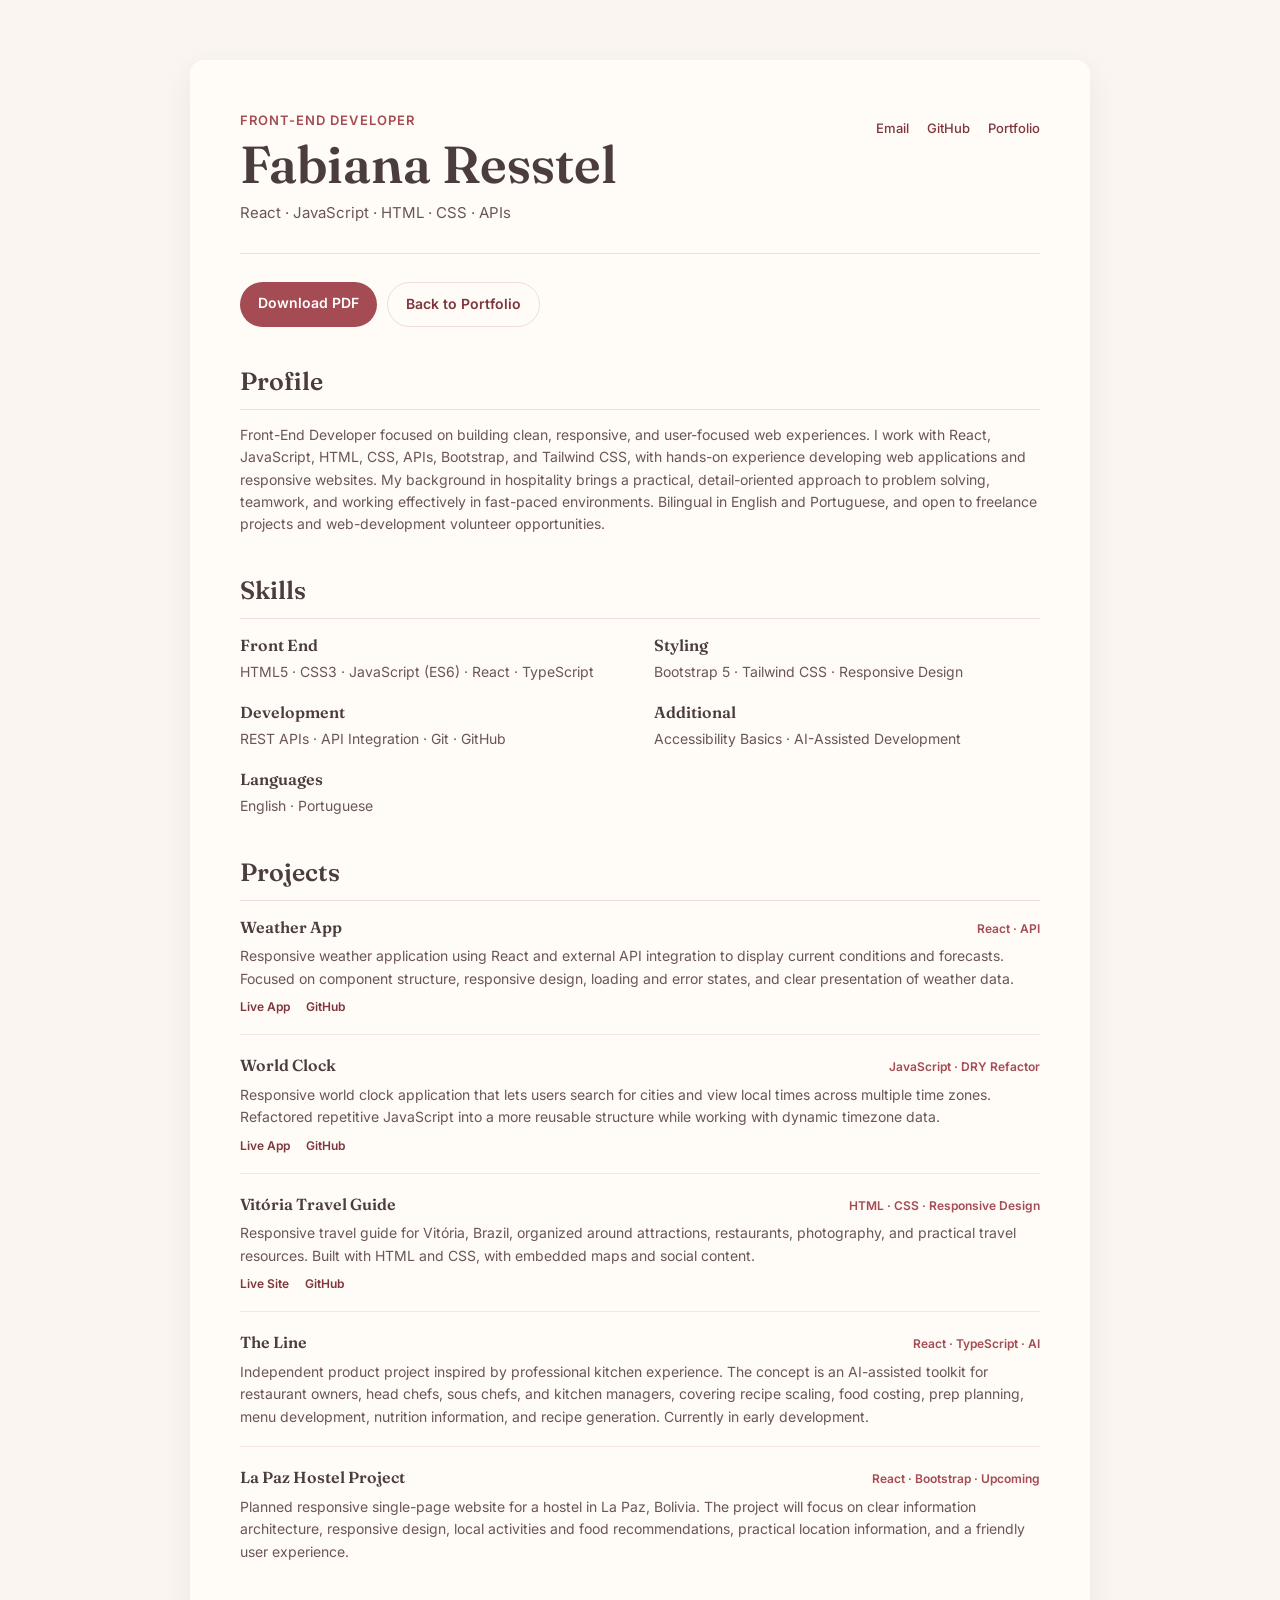
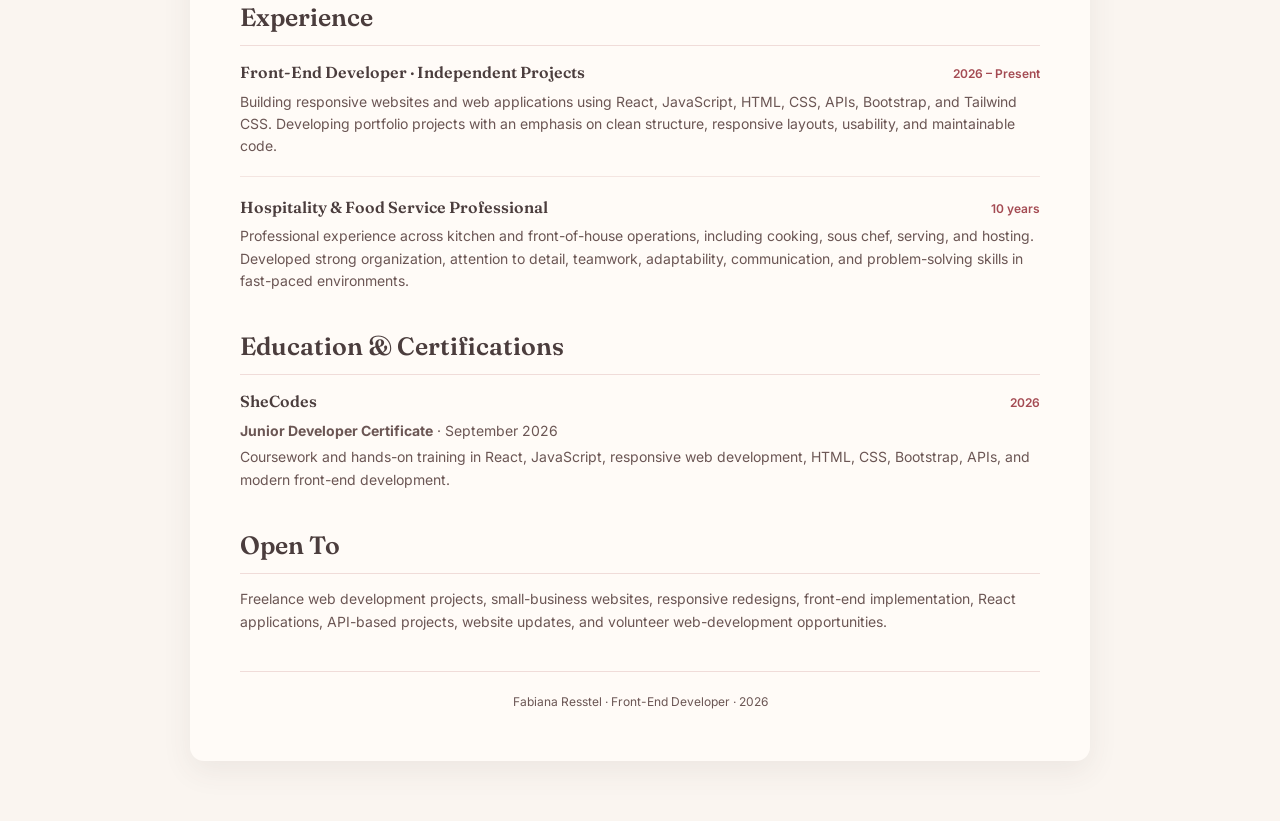
==== resume.html @ c8636327 "add pdf, resume.html and css" ====
<!DOCTYPE html>
<html lang="en">

<head>
    <meta charset="UTF-8">
    <meta name="viewport" content="width=device-width, initial-scale=1.0">

    <title>Fabiana Resstel | Front-End Developer Resume</title>
    <meta name="description"
        content="Resume of Fabiana Resstel, a front-end developer focused on React, JavaScript, HTML, CSS, APIs, and responsive web development.">

    <link rel="preconnect" href="https://fonts.googleapis.com">
    <link rel="preconnect" href="https://fonts.gstatic.com" crossorigin>
    <link
        href="https://fonts.googleapis.com/css2?family=Fraunces:opsz,wght@9..144,500;9..144,600&family=Inter:wght@400;500;600&display=swap"
        rel="stylesheet">

    <link rel="stylesheet" href="src/resume.css">
</head>

<body>

    <main class="resume">

        <header class="resume-header">
            <div>
                <p class="kicker">Front-End Developer</p>
                <h1>Fabiana Resstel</h1>
                <p class="subtitle">React · JavaScript · HTML · CSS · APIs</p>
            </div>

            <div class="header-links">
                <a href="mailto:fabianaresstel01@gmail.com">Email</a>
                <a href="https://github.com/FabianaResstel" target="_blank" rel="noopener noreferrer">GitHub</a>
                <a href="index.html">Portfolio</a>
            </div>
        </header>

        <div class="resume-actions">
            <a href="/images/resume.pdf" download class="button button-primary">
                Download PDF
            </a>
            <a href="index.html" class="button button-secondary">
                Back to Portfolio
            </a>
        </div>

        <section class="resume-section">
            <h2>Profile</h2>
            <p>
                Front-End Developer focused on building clean, responsive, and user-focused web experiences.
                I work with React, JavaScript, HTML, CSS, APIs, Bootstrap, and Tailwind CSS, with hands-on
                experience developing web applications and responsive websites. My background in hospitality
                brings a practical, detail-oriented approach to problem solving, teamwork, and working
                effectively in fast-paced environments. Bilingual in English and Portuguese, and open to
                freelance projects and web-development volunteer opportunities.
            </p>
        </section>

        <section class="resume-section">
            <h2>Skills</h2>

            <div class="skills-grid">
                <div>
                    <h3>Front End</h3>
                    <p>HTML5 · CSS3 · JavaScript (ES6) · React · TypeScript</p>
                </div>

                <div>
                    <h3>Styling</h3>
                    <p>Bootstrap 5 · Tailwind CSS · Responsive Design</p>
                </div>

                <div>
                    <h3>Development</h3>
                    <p>REST APIs · API Integration · Git · GitHub</p>
                </div>

                <div>
                    <h3>Additional</h3>
                    <p>Accessibility Basics · AI-Assisted Development</p>
                </div>

                <div>
                    <h3>Languages</h3>
                    <p>English · Portuguese</p>
                </div>
            </div>
        </section>

        <section class="resume-section">
            <h2>Projects</h2>

            <article class="project">
                <div class="project-heading">
                    <h3>Weather App</h3>
                    <span>React · API</span>
                </div>
                <p>
                    Responsive weather application using React and external API integration to display
                    current conditions and forecasts. Focused on component structure, responsive design,
                    loading and error states, and clear presentation of weather data.
                </p>
                <div class="project-links">
                    <a href="https://fabianaresstel-weatherapp.netlify.app/" target="_blank"
                        rel="noopener noreferrer">Live App</a>
                    <a href="https://github.com/FabianaResstel/ReactTest" target="_blank"
                        rel="noopener noreferrer">GitHub</a>
                </div>
            </article>

            <article class="project">
                <div class="project-heading">
                    <h3>World Clock</h3>
                    <span>JavaScript · DRY Refactor</span>
                </div>
                <p>
                    Responsive world clock application that lets users search for cities and view local
                    times across multiple time zones. Refactored repetitive JavaScript into a more reusable
                    structure while working with dynamic timezone data.
                </p>
                <div class="project-links">
                    <a href="https://worldclock-fr-shecodes.netlify.app/" target="_blank" rel="noopener noreferrer">Live
                        App</a>
                    <a href="https://github.com/FabianaResstel/worldclock-shecodesplus-fr" target="_blank"
                        rel="noopener noreferrer">GitHub</a>
                </div>
            </article>

            <article class="project">
                <div class="project-heading">
                    <h3>Vitória Travel Guide</h3>
                    <span>HTML · CSS · Responsive Design</span>
                </div>
                <p>
                    Responsive travel guide for Vitória, Brazil, organized around attractions, restaurants,
                    photography, and practical travel resources. Built with HTML and CSS, with embedded maps
                    and social content.
                </p>
                <div class="project-links">
                    <a href="https://fabianaresstel-travel-website.netlify.app/" target="_blank"
                        rel="noopener noreferrer">Live Site</a>
                    <a href="https://github.com/FabianaResstel/travel-website" target="_blank"
                        rel="noopener noreferrer">GitHub</a>
                </div>
            </article>

            <article class="project">
                <div class="project-heading">
                    <h3>The Line</h3>
                    <span>React · TypeScript · AI</span>
                </div>
                <p>
                    Independent product project inspired by professional kitchen experience. The concept
                    is an AI-assisted toolkit for restaurant owners, head chefs, sous chefs, and kitchen
                    managers, covering recipe scaling, food costing, prep planning, menu development,
                    nutrition information, and recipe generation. Currently in early development.
                </p>
            </article>

            <article class="project">
                <div class="project-heading">
                    <h3>La Paz Hostel Project</h3>
                    <span>React · Bootstrap · Upcoming</span>
                </div>
                <p>
                    Planned responsive single-page website for a hostel in La Paz, Bolivia. The project will
                    focus on clear information architecture, responsive design, local activities and food
                    recommendations, practical location information, and a friendly user experience.
                </p>
            </article>
        </section>

        <section class="resume-section">
            <h2>Experience</h2>

            <article class="experience">
                <div class="experience-heading">
                    <h3>Front-End Developer · Independent Projects</h3>
                    <span>2026 – Present</span>
                </div>
                <p>
                    Building responsive websites and web applications using React, JavaScript, HTML, CSS,
                    APIs, Bootstrap, and Tailwind CSS. Developing portfolio projects with an emphasis on
                    clean structure, responsive layouts, usability, and maintainable code.
                </p>
            </article>

            <article class="experience">
                <div class="experience-heading">
                    <h3>Hospitality &amp; Food Service Professional</h3>
                    <span>10 years</span>
                </div>
                <p>
                    Professional experience across kitchen and front-of-house operations, including cooking,
                    sous chef, serving, and hosting. Developed strong organization, attention to detail,
                    teamwork, adaptability, communication, and problem-solving skills in fast-paced
                    environments.
                </p>
            </article>
        </section>

        <section class="resume-section">
            <h2>Education &amp; Certifications</h2>

            <article class="education">
                <div class="education-heading">
                    <h3>SheCodes</h3>
                    <span>2026</span>
                </div>
                <p><strong>Junior Developer Certificate</strong> · September 2026</p>
                <p>
                    Coursework and hands-on training in React, JavaScript, responsive web development,
                    HTML, CSS, Bootstrap, APIs, and modern front-end development.
                </p>
            </article>
        </section>

        <section class="resume-section">
            <h2>Open To</h2>
            <p>
                Freelance web development projects, small-business websites, responsive redesigns,
                front-end implementation, React applications, API-based projects, website updates,
                and volunteer web-development opportunities.
            </p>
        </section>

        <footer class="resume-footer">
            <p>Fabiana Resstel · Front-End Developer · 2026</p>
        </footer>

    </main>

</body>

</html>
---- src/resume.css ----
:root {
    --cream: #faf5f0;
    --card: #fffbf7;
    --rose: #a44b53;
    --rose-deep: #7e363d;
    --blush: #f0dcd9;
    --ink: #4b3d3d;
    --ink-soft: #6b5654;
    --shadow: 0 10px 30px rgba(75, 61, 61, 0.08);
}

* {
    box-sizing: border-box;
}

html {
    scroll-behavior: smooth;
}

body {
    margin: 0;
    background: var(--cream);
    color: var(--ink);
    font-family: "Inter", sans-serif;
    line-height: 1.6;
}

a {
    color: var(--rose-deep);
    text-decoration: none;
}

a:hover {
    color: var(--rose);
}

.resume {
    width: min(100% - 40px, 900px);
    margin: 60px auto;
    padding: 50px;
    background: var(--card);
    border-radius: 14px;
    box-shadow: var(--shadow);
}

.resume-header {
    display: flex;
    justify-content: space-between;
    align-items: flex-start;
    gap: 40px;
    padding-bottom: 28px;
    border-bottom: 1px solid var(--blush);
}

.kicker {
    margin: 0 0 6px;
    color: var(--rose);
    font-size: 13px;
    font-weight: 600;
    letter-spacing: 0.08em;
    text-transform: uppercase;
}

h1,
h2,
h3 {
    font-family: "Fraunces", serif;
    color: var(--ink);
}

h1 {
    margin: 0;
    font-size: clamp(38px, 6vw, 52px);
    line-height: 1.05;
    font-weight: 600;
}

.subtitle {
    margin: 10px 0 0;
    color: var(--ink-soft);
    font-size: 15px;
}

.header-links {
    display: flex;
    flex-wrap: wrap;
    justify-content: flex-end;
    gap: 8px 18px;
    padding-top: 8px;
    font-size: 13px;
    font-weight: 500;
}

.resume-actions {
    display: flex;
    flex-wrap: wrap;
    gap: 10px;
    margin: 28px 0 10px;
}

.button {
    display: inline-block;
    padding: 10px 18px;
    border-radius: 999px;
    font-size: 14px;
    font-weight: 600;
    transition: 0.2s ease;
}

.button-primary {
    color: #fff;
    background: var(--rose);
}

.button-primary:hover {
    color: #fff;
    background: var(--rose-deep);
    transform: translateY(-1px);
}

.button-secondary {
    color: var(--rose-deep);
    border: 1px solid var(--blush);
}

.button-secondary:hover {
    border-color: var(--rose-deep);
}

.resume-section {
    margin-top: 34px;
}

.resume-section h2 {
    margin: 0 0 14px;
    padding-bottom: 8px;
    border-bottom: 1px solid var(--blush);
    font-size: 25px;
    font-weight: 600;
}

.resume-section p {
    margin: 0;
    color: var(--ink-soft);
    font-size: 14px;
}

.skills-grid {
    display: grid;
    grid-template-columns: repeat(2, 1fr);
    gap: 16px 28px;
}

.skills-grid h3,
.project h3,
.experience h3,
.education h3 {
    margin: 0;
    font-size: 16px;
    font-weight: 600;
}

.skills-grid p {
    margin-top: 3px;
}

.project,
.experience,
.education {
    padding: 0 0 18px;
    margin-bottom: 18px;
    border-bottom: 1px solid rgba(240, 220, 217, 0.7);
}

.project:last-child,
.experience:last-child,
.education:last-child {
    padding-bottom: 0;
    margin-bottom: 0;
    border-bottom: 0;
}

.project-heading,
.experience-heading,
.education-heading {
    display: flex;
    justify-content: space-between;
    align-items: baseline;
    gap: 20px;
    margin-bottom: 5px;
}

.project-heading span,
.experience-heading span,
.education-heading span {
    flex-shrink: 0;
    color: var(--rose);
    font-size: 12px;
    font-weight: 600;
}

.project-links {
    display: flex;
    gap: 16px;
    margin-top: 7px;
    font-size: 12px;
    font-weight: 600;
}

.experience p,
.education p {
    margin-top: 4px;
}

.resume-footer {
    margin-top: 38px;
    padding-top: 20px;
    border-top: 1px solid var(--blush);
    text-align: center;
}

.resume-footer p {
    margin: 0;
    font-size: 12px;
    color: var(--ink-soft);
}

@media (max-width: 700px) {
    .resume {
        width: min(100% - 24px, 900px);
        margin: 20px auto;
        padding: 28px 22px;
    }

    .resume-header {
        flex-direction: column;
        gap: 16px;
    }

    .header-links {
        justify-content: flex-start;
        padding-top: 0;
    }

    .skills-grid {
        grid-template-columns: 1fr;
        gap: 14px;
    }

    .project-heading,
    .experience-heading,
    .education-heading {
        flex-direction: column;
        align-items: flex-start;
        gap: 2px;
    }
}

@media print {
    @page {
        size: Letter;
        margin: 0.45in;
    }

    body {
        background: #fff;
    }

    .resume {
        width: 100%;
        margin: 0;
        padding: 0;
        background: #fff;
        box-shadow: none;
    }

    .resume-actions {
        display: none;
    }

    .resume-section {
        margin-top: 20px;
    }

    .resume-section h2 {
        font-size: 20px;
    }

    .resume-section p {
        font-size: 11px;
        line-height: 1.45;
    }

    .skills-grid {
        gap: 8px 20px;
    }

    .project,
    .experience,
    .education {
        padding-bottom: 10px;
        margin-bottom: 10px;
    }

    .project-links {
        display: none;
    }

    .resume-footer {
        margin-top: 20px;
    }
}
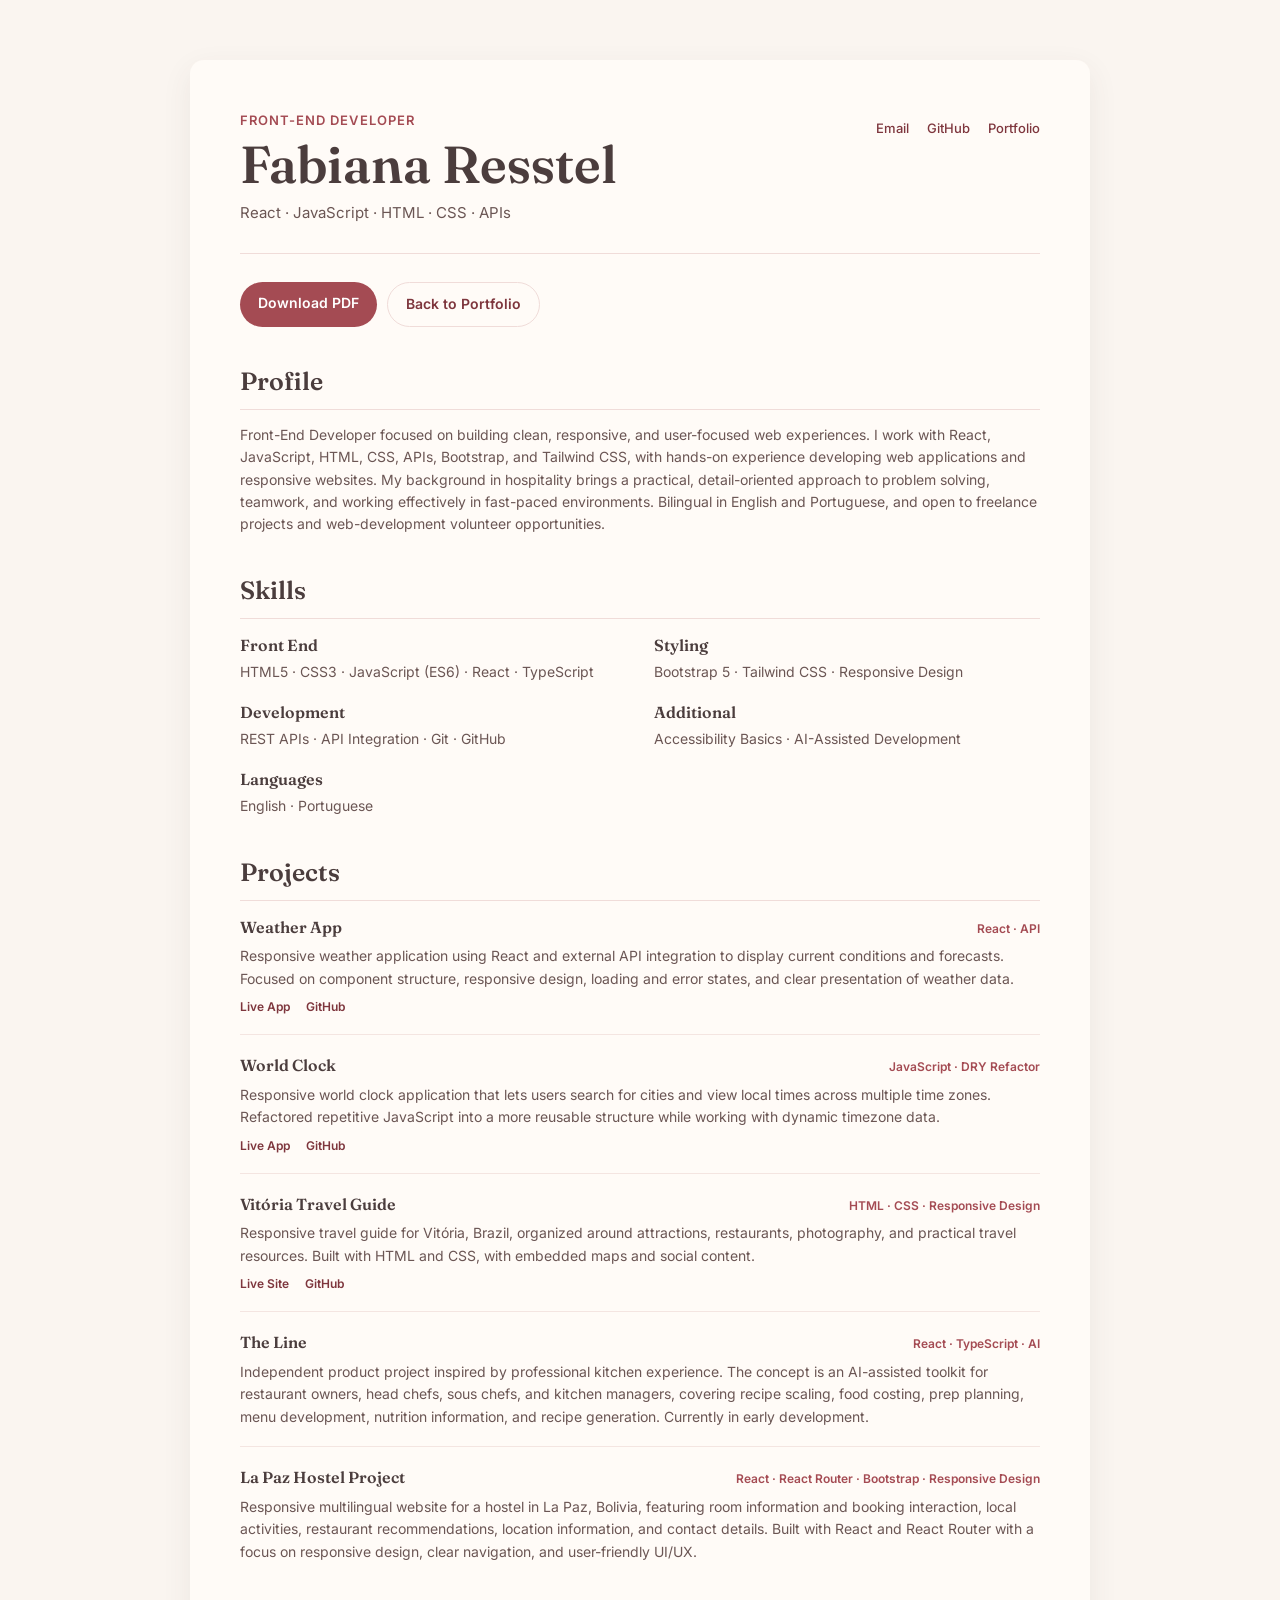
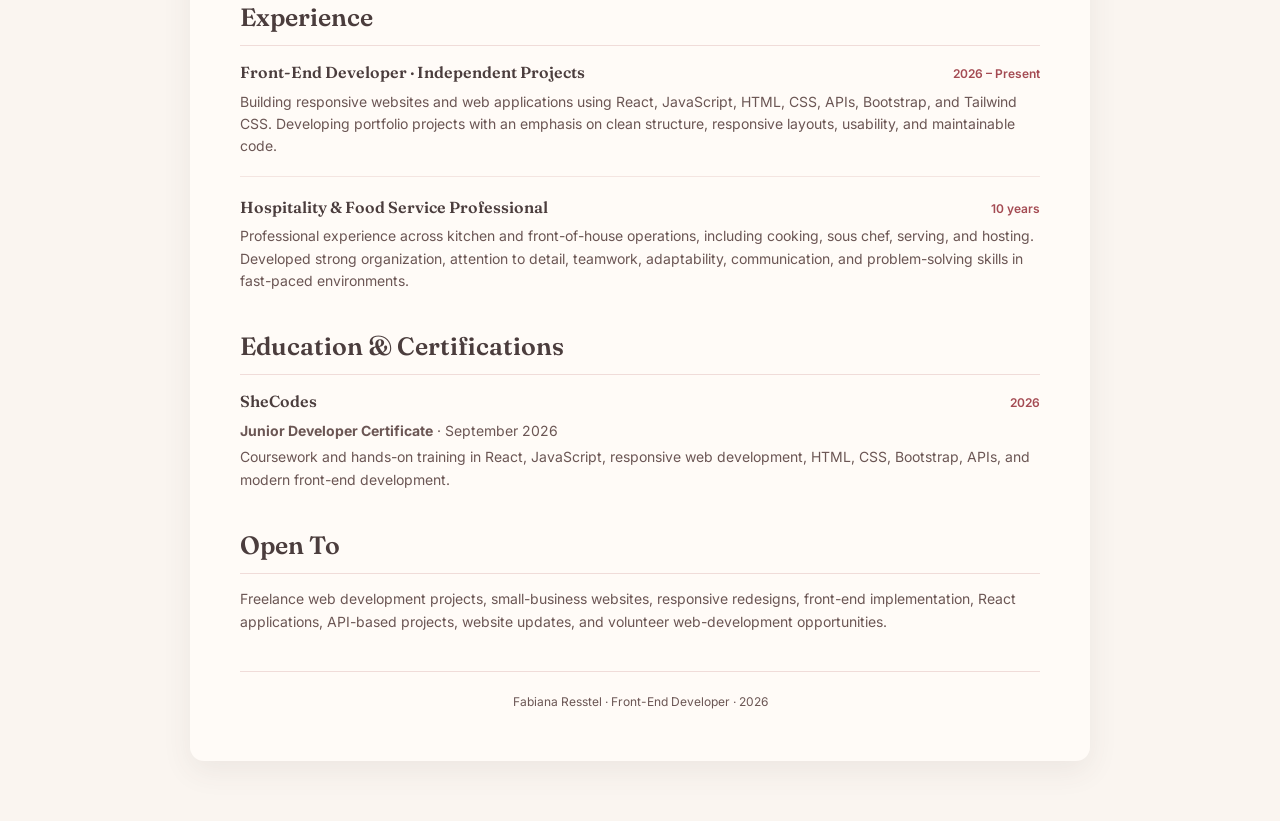
==== commit 5b644991: "updated information" ====
--- a/resume.html
+++ b/resume.html
@@ -37,7 +37,7 @@
         </header>
 
         <div class="resume-actions">
-            <a href="/images/resume.pdf" download class="button button-primary">
+            <a href="/images/resume-updated.pdf" download class="button button-primary">
                 Download PDF
             </a>
             <a href="index.html" class="button button-secondary">
@@ -161,12 +161,14 @@
             <article class="project">
                 <div class="project-heading">
                     <h3>La Paz Hostel Project</h3>
-                    <span>React · Bootstrap · Upcoming</span>
-                </div>
-                <p>
-                    Planned responsive single-page website for a hostel in La Paz, Bolivia. The project will
-                    focus on clear information architecture, responsive design, local activities and food
-                    recommendations, practical location information, and a friendly user experience.
+                    <span>React · React Router · Bootstrap · Responsive Design</span>
+                </div>
+                <p>
+                    Responsive multilingual website for a hostel in La Paz, Bolivia, featuring room information and
+                    booking interaction,
+                    local activities, restaurant recommendations, location information, and contact details. Built with
+                    React and React
+                    Router with a focus on responsive design, clear navigation, and user-friendly UI/UX.
                 </p>
             </article>
         </section>
--- a/src/resume.css
+++ b/src/resume.css
@@ -15,6 +15,8 @@
 
 html {
     scroll-behavior: smooth;
+    -webkit-text-size-adjust: 100%;
+    text-size-adjust: 100%;
 }
 
 body {
@@ -41,6 +43,7 @@
     background: var(--card);
     border-radius: 14px;
     box-shadow: var(--shadow);
+    overflow-wrap: break-word;
 }
 
 .resume-header {
@@ -70,7 +73,7 @@
 
 h1 {
     margin: 0;
-    font-size: clamp(38px, 6vw, 52px);
+    font-size: clamp(34px, 6vw, 52px);
     line-height: 1.05;
     font-weight: 600;
 }
@@ -184,16 +187,16 @@
 .experience-heading,
 .education-heading {
     display: flex;
+    flex-wrap: wrap;
     justify-content: space-between;
     align-items: baseline;
-    gap: 20px;
+    gap: 4px 20px;
     margin-bottom: 5px;
 }
 
 .project-heading span,
 .experience-heading span,
 .education-heading span {
-    flex-shrink: 0;
     color: var(--rose);
     font-size: 12px;
     font-weight: 600;
@@ -225,10 +228,11 @@
     color: var(--ink-soft);
 }
 
-@media (max-width: 700px) {
+
+@media screen and (max-width: 700px) {
     .resume {
         width: min(100% - 24px, 900px);
-        margin: 20px auto;
+        margin: 12px auto 24px;
         padding: 28px 22px;
     }
 
@@ -240,6 +244,24 @@
     .header-links {
         justify-content: flex-start;
         padding-top: 0;
+        gap: 6px 20px;
+        font-size: 14px;
+    }
+
+    .header-links a {
+        padding: 6px 0;
+    }
+
+    .resume-section {
+        margin-top: 28px;
+    }
+
+    .resume-section h2 {
+        font-size: 22px;
+    }
+
+    .resume-section p {
+        font-size: 15px;
     }
 
     .skills-grid {
@@ -254,8 +276,70 @@
         align-items: flex-start;
         gap: 2px;
     }
-}
-
+
+    .project-heading span,
+    .experience-heading span,
+    .education-heading span {
+        font-size: 13px;
+        line-height: 1.4;
+    }
+}
+
+/* ---------- Small phones ---------- */
+@media screen and (max-width: 480px) {
+    .resume {
+        width: calc(100% - 16px);
+        margin: 8px auto 16px;
+        padding: 24px 18px;
+        border-radius: 10px;
+    }
+
+    h1 {
+        font-size: 32px;
+    }
+
+    .kicker {
+        font-size: 12px;
+    }
+
+    .subtitle {
+        font-size: 14px;
+    }
+
+    /* full-width buttons: easy to tap, never wrap awkwardly */
+    .resume-actions {
+        flex-direction: column;
+        gap: 10px;
+        margin-top: 22px;
+    }
+
+    .button {
+        display: block;
+        width: 100%;
+        padding: 12px 18px;
+        text-align: center;
+    }
+
+    /* project links become proper tap targets */
+    .project-links {
+        flex-wrap: wrap;
+        gap: 10px;
+        margin-top: 10px;
+        font-size: 14px;
+    }
+
+    .project-links a {
+        padding: 8px 16px;
+        border: 1px solid var(--blush);
+        border-radius: 999px;
+    }
+
+    .resume-footer {
+        margin-top: 30px;
+    }
+}
+
+/* ---------- Print ---------- */
 @media print {
     @page {
         size: Letter;
